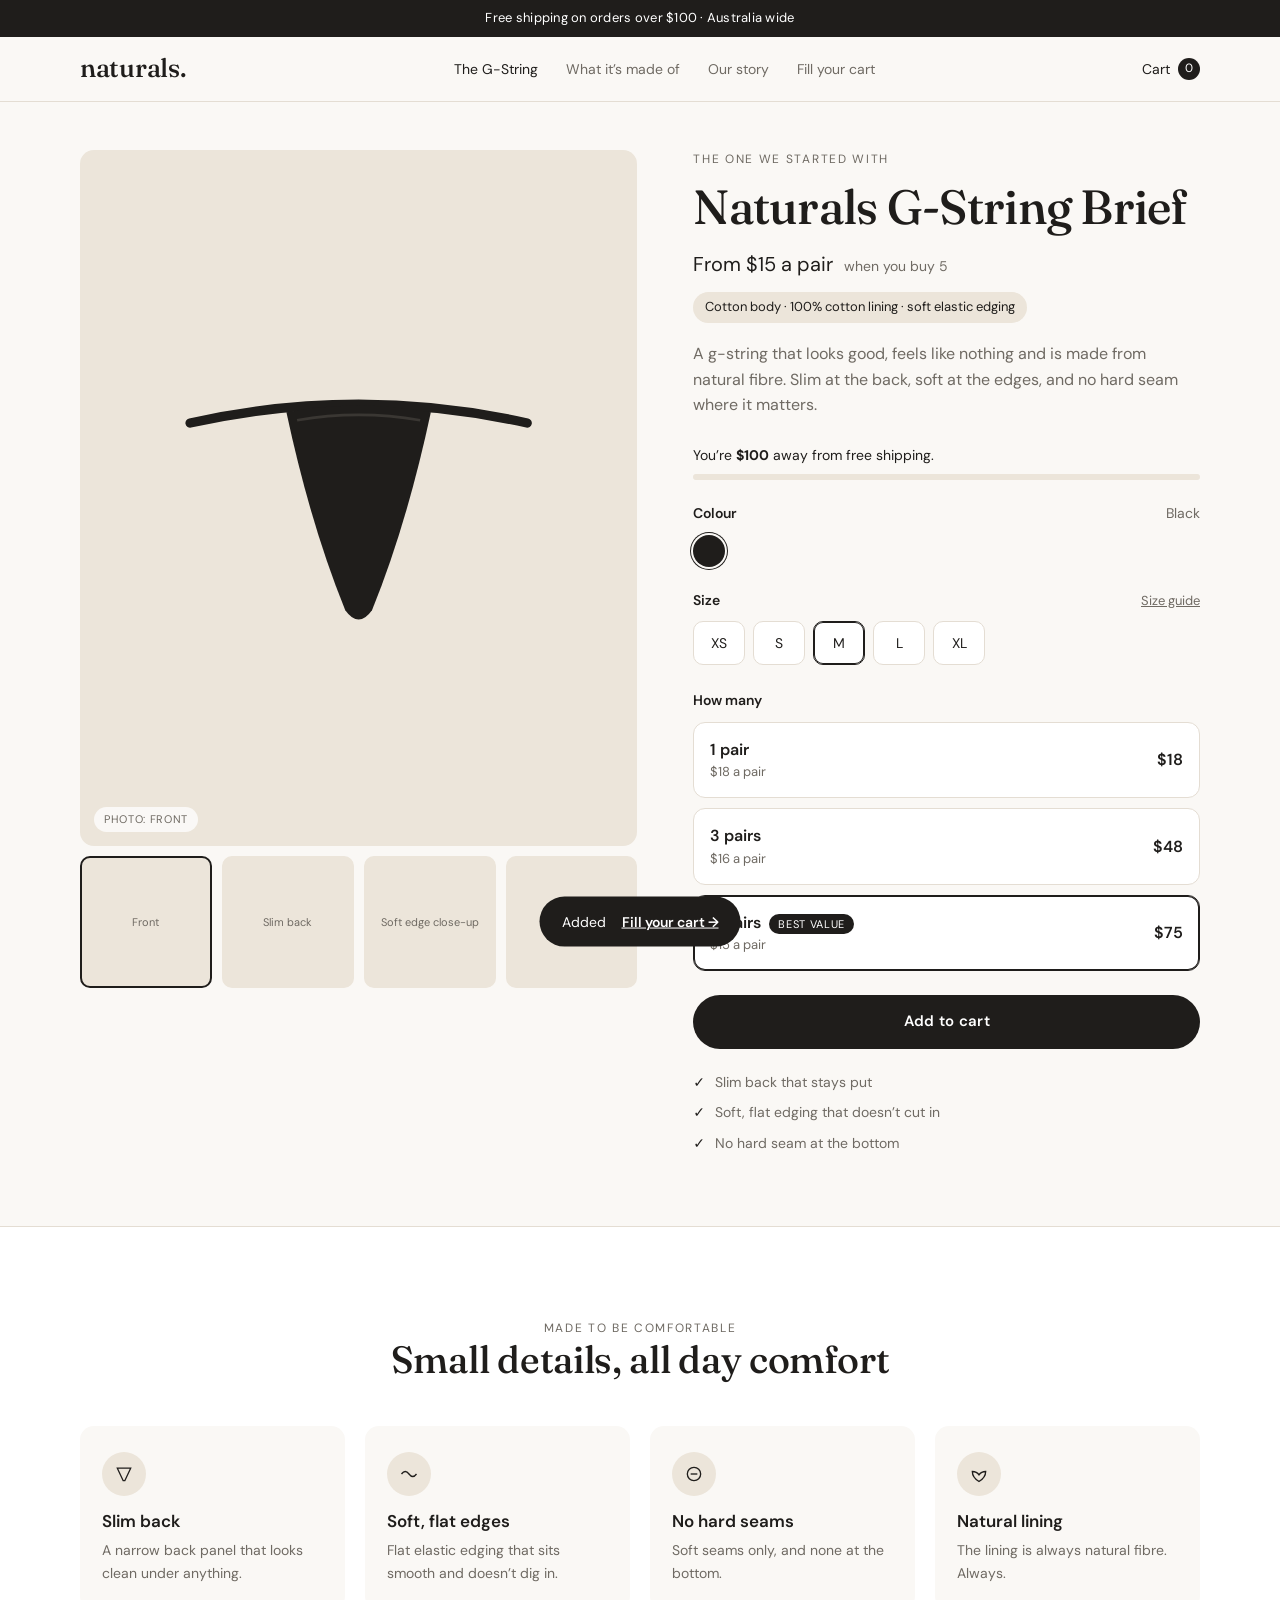
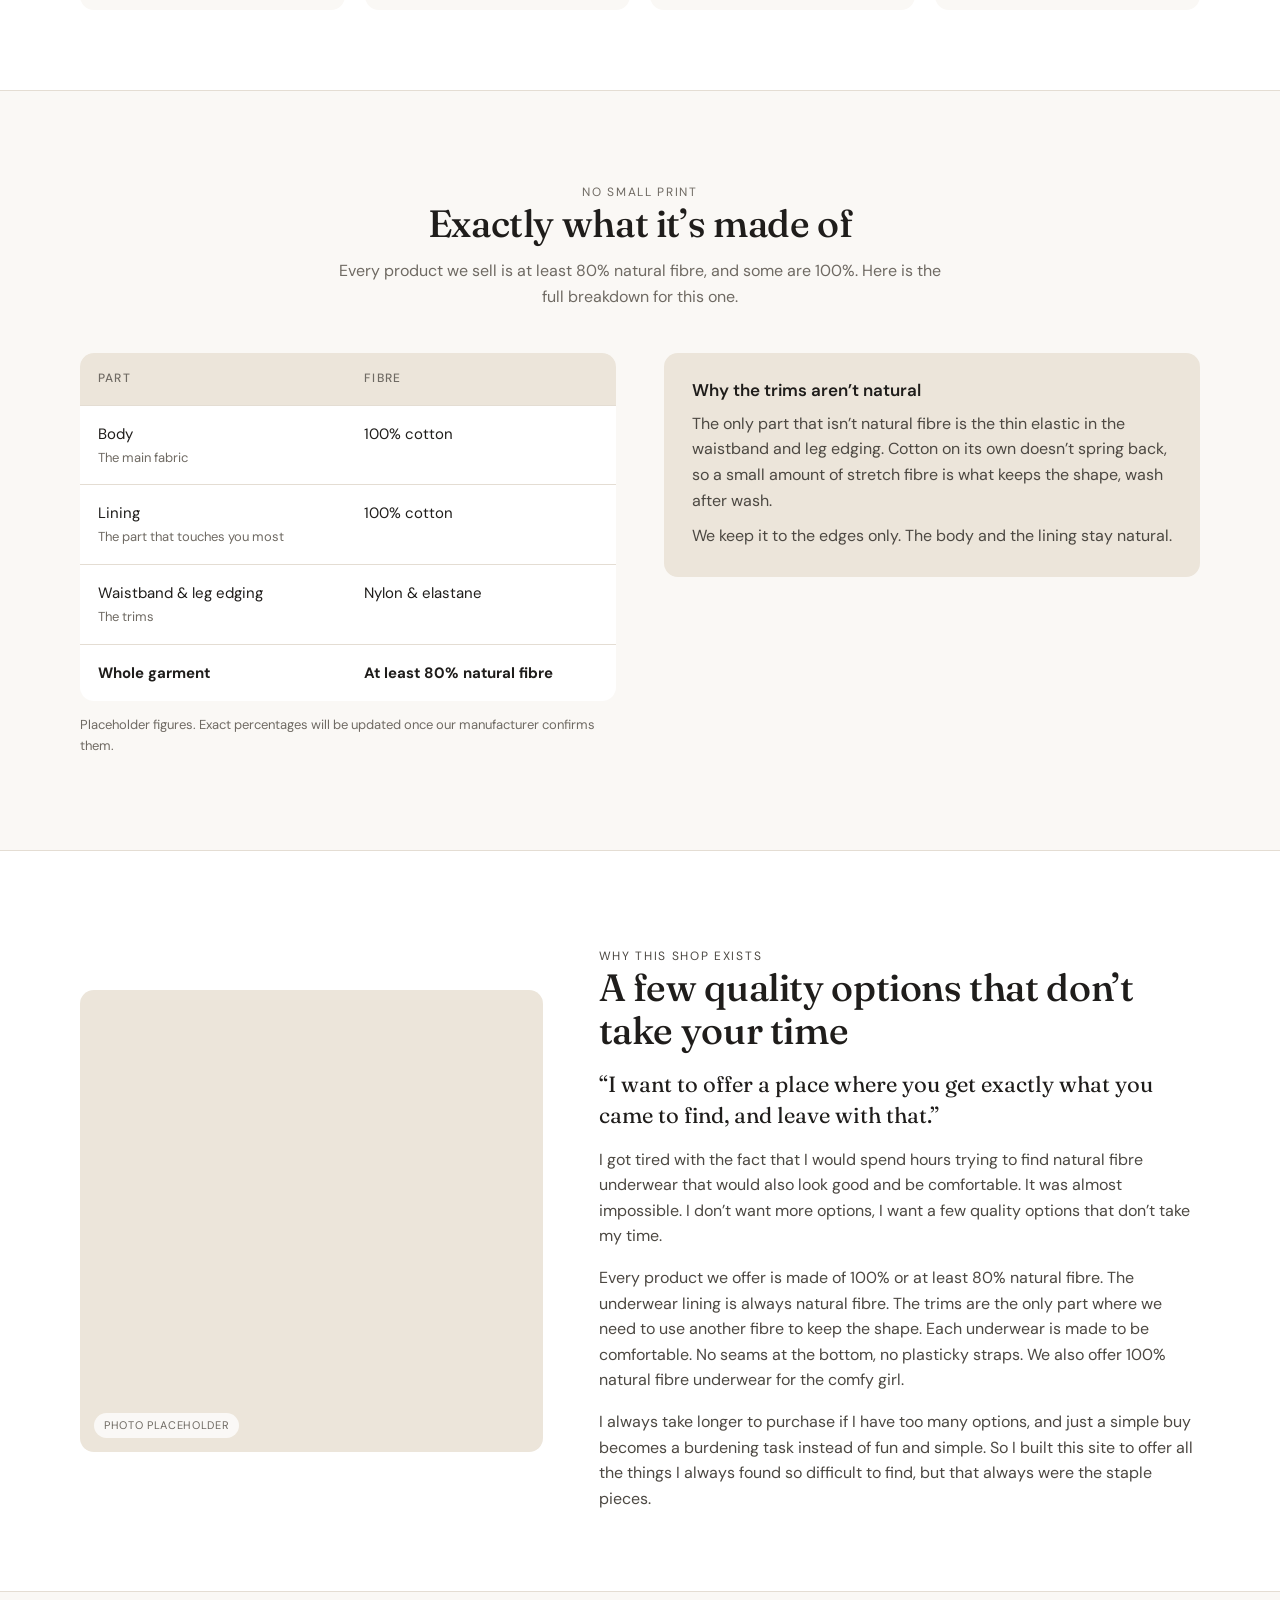
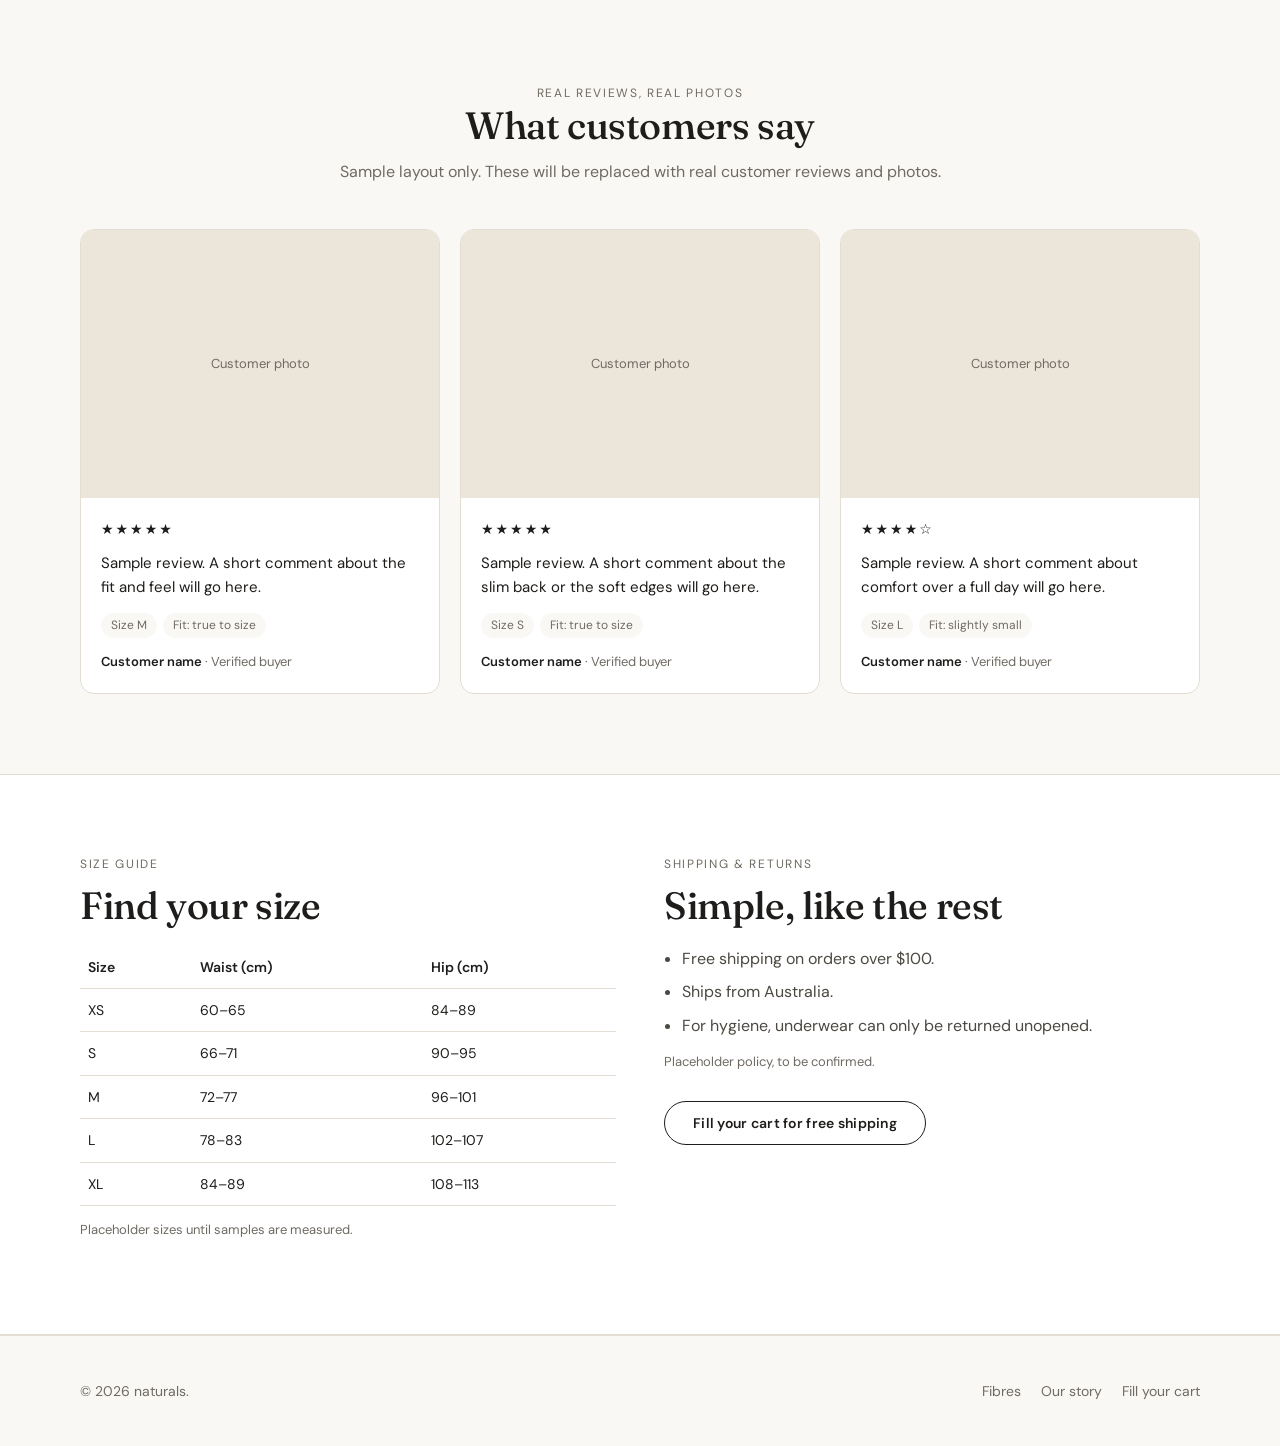
==== index.html @ 48fececc "Add main page and fill-your-cart page Co-Authored-By: Claude Opus 5.5 <noreply@anthropic.com> Claude" ====
<!doctype html>
<html lang="en-AU">
<head>
  <meta charset="utf-8">
  <meta name="viewport" content="width=device-width, initial-scale=1">
  <title>Naturals G-String Brief, Black</title>
  <meta name="description" content="A natural-fibre g-string that looks good and feels good. Cotton body, natural lining, slim back, soft edges.">
  <link rel="preconnect" href="https://fonts.googleapis.com">
  <link rel="preconnect" href="https://fonts.gstatic.com" crossorigin>
  <link href="https://fonts.googleapis.com/css2?family=DM+Sans:wght@400;500;600&family=Fraunces:opsz,wght@9..144,400;9..144,500&display=swap" rel="stylesheet">
  <link rel="stylesheet" href="css/style.css">
</head>
<body>

  <div class="announce">Free shipping on orders over <span data-free-min>$100</span> · Australia wide</div>

  <header class="site-header">
    <div class="wrap">
      <a class="logo" href="index.html">naturals.</a>
      <nav class="nav" aria-label="Main">
        <a href="index.html" aria-current="page">The G-String</a>
        <a href="#fibres">What it’s made of</a>
        <a href="#story">Our story</a>
        <a href="fill-your-cart.html">Fill your cart</a>
      </nav>
      <a class="cart-link" href="fill-your-cart.html" aria-label="Cart">
        Cart <span class="cart-count" data-cart-count>0</span>
      </a>
    </div>
  </header>

  <main>
    <!-- ================= PRODUCT ================= -->
    <div class="wrap">
      <div class="product">
        <div class="gallery">
          <div class="gallery-main">
            <!-- Placeholder drawing. Replace with a real photo: <img src="images/front.jpg" alt="..."> -->
            <svg viewBox="0 0 300 260" aria-hidden="true">
              <path d="M24 74 Q150 46 276 74" fill="none" stroke="#1f1d1b" stroke-width="7" stroke-linecap="round"/>
              <path d="M96 66 Q150 56 204 66 Q186 150 160 214 Q150 228 140 214 Q114 150 96 66Z" fill="#1f1d1b"/>
              <path d="M104 72 Q150 64 196 72" fill="none" stroke="#3a3733" stroke-width="2"/>
            </svg>
            <span class="placeholder-tag" data-gallery-label>Photo: Front</span>
          </div>
          <div class="thumbs" role="group" aria-label="Photos">
            <button class="thumb" type="button" aria-pressed="true">Front</button>
            <button class="thumb" type="button" aria-pressed="false">Slim back</button>
            <button class="thumb" type="button" aria-pressed="false">Soft edge close-up</button>
            <button class="thumb" type="button" aria-pressed="false">On body</button>
          </div>
        </div>

        <div class="buy">
          <p class="eyebrow">The one we started with</p>
          <h1>Naturals G-String Brief</h1>
          <p class="price">From <span data-from-price>$15</span> a pair <small>when you buy 5</small></p>
          <span class="fibre-line">Cotton body · 100% cotton lining · soft elastic edging</span>
          <p class="lede">A g-string that looks good, feels like nothing and is made from natural fibre. Slim at the back, soft at the edges, and no hard seam where it matters.</p>

          <div class="ship-progress">
            <span data-ship-text>You’re <b>$100</b> away from free shipping.</span>
            <div class="bar"><i data-ship-bar></i></div>
          </div>

          <form id="product-form">
            <p class="option-label">Colour <span style="font-weight:400;color:var(--muted)">Black</span></p>
            <div class="choices" style="margin-bottom:22px">
              <span title="Black" style="width:32px;height:32px;border-radius:50%;background:#1f1d1b;box-shadow:0 0 0 2px var(--bg),0 0 0 3px var(--ink)"></span>
            </div>

            <p class="option-label">Size <a href="#sizes">Size guide</a></p>
            <div class="choices">
              <label class="choice"><input type="radio" name="size" value="XS"><span>XS</span></label>
              <label class="choice"><input type="radio" name="size" value="S"><span>S</span></label>
              <label class="choice"><input type="radio" name="size" value="M" checked><span>M</span></label>
              <label class="choice"><input type="radio" name="size" value="L"><span>L</span></label>
              <label class="choice"><input type="radio" name="size" value="XL"><span>XL</span></label>
            </div>

            <p class="option-label">How many</p>
            <div class="packs">
              <label class="pack">
                <input type="radio" name="pack" value="1">
                <span><span><b>1 pair</b><span class="each" data-pack-each="1"></span></span><span class="amt" data-pack-price="1"></span></span>
              </label>
              <label class="pack">
                <input type="radio" name="pack" value="3">
                <span><span><b>3 pairs</b><span class="each" data-pack-each="3"></span></span><span class="amt" data-pack-price="3"></span></span>
              </label>
              <label class="pack">
                <input type="radio" name="pack" value="5" checked>
                <span><span><b>5 pairs</b><span class="badge">Best value</span><span class="each" data-pack-each="5"></span></span><span class="amt" data-pack-price="5"></span></span>
              </label>
            </div>

            <button class="btn" type="submit">Add to cart</button>
          </form>

          <ul class="ticks">
            <li>Slim back that stays put</li>
            <li>Soft, flat edging that doesn’t cut in</li>
            <li>No hard seam at the bottom</li>
          </ul>
        </div>
      </div>
    </div>

    <!-- ================= FEATURES ================= -->
    <section class="block tint">
      <div class="wrap">
        <div class="section-head">
          <p class="eyebrow">Made to be comfortable</p>
          <h2>Small details, all day comfort</h2>
        </div>
        <div class="features">
          <div class="feature">
            <div class="icon"><svg width="20" height="20" viewBox="0 0 24 24" fill="none" stroke="#1f1d1b" stroke-width="1.6"><path d="M4 5h16L13 20h-2z"/></svg></div>
            <h3>Slim back</h3>
            <p>A narrow back panel that looks clean under anything.</p>
          </div>
          <div class="feature">
            <div class="icon"><svg width="20" height="20" viewBox="0 0 24 24" fill="none" stroke="#1f1d1b" stroke-width="1.6"><path d="M3 12c3-4 6-4 9 0s6 4 9 0"/></svg></div>
            <h3>Soft, flat edges</h3>
            <p>Flat elastic edging that sits smooth and doesn’t dig in.</p>
          </div>
          <div class="feature">
            <div class="icon"><svg width="20" height="20" viewBox="0 0 24 24" fill="none" stroke="#1f1d1b" stroke-width="1.6"><circle cx="12" cy="12" r="8"/><path d="M8 12h8"/></svg></div>
            <h3>No hard seams</h3>
            <p>Soft seams only, and none at the bottom.</p>
          </div>
          <div class="feature">
            <div class="icon"><svg width="20" height="20" viewBox="0 0 24 24" fill="none" stroke="#1f1d1b" stroke-width="1.6"><path d="M12 21c-5-3-8-7-8-12 4 0 6 1 8 4 2-3 4-4 8-4 0 5-3 9-8 12z"/></svg></div>
            <h3>Natural lining</h3>
            <p>The lining is always natural fibre. Always.</p>
          </div>
        </div>
      </div>
    </section>

    <!-- ================= FIBRES ================= -->
    <section class="block" id="fibres">
      <div class="wrap">
        <div class="section-head">
          <p class="eyebrow">No small print</p>
          <h2>Exactly what it’s made of</h2>
          <p>Every product we sell is at least 80% natural fibre, and some are 100%. Here is the full breakdown for this one.</p>
        </div>
        <div class="fibres">
          <div>
            <table class="fibre-table">
              <thead><tr><th>Part</th><th>Fibre</th></tr></thead>
              <tbody>
                <tr><td>Body<small>The main fabric</small></td><td>100% cotton</td></tr>
                <tr><td>Lining<small>The part that touches you most</small></td><td>100% cotton</td></tr>
                <tr><td>Waistband &amp; leg edging<small>The trims</small></td><td>Nylon &amp; elastane</td></tr>
                <tr><td><b>Whole garment</b></td><td><b>At least 80% natural fibre</b></td></tr>
              </tbody>
            </table>
            <p class="note">Placeholder figures. Exact percentages will be updated once our manufacturer confirms them.</p>
          </div>
          <div class="why">
            <h3>Why the trims aren’t natural</h3>
            <p>The only part that isn’t natural fibre is the thin elastic in the waistband and leg edging. Cotton on its own doesn’t spring back, so a small amount of stretch fibre is what keeps the shape, wash after wash.</p>
            <p>We keep it to the edges only. The body and the lining stay natural.</p>
          </div>
        </div>
      </div>
    </section>

    <!-- ================= STORY ================= -->
    <section class="block tint" id="story">
      <div class="wrap story">
        <div class="story-img">
          <span class="placeholder-tag">Photo placeholder</span>
        </div>
        <div class="story-text">
          <p class="eyebrow">Why this shop exists</p>
          <h2>A few quality options that don’t take your time</h2>
          <p class="pull">“I want to offer a place where you get exactly what you came to find, and leave with that.”</p>
          <p>I got tired with the fact that I would spend hours trying to find natural fibre underwear that would also look good and be comfortable. It was almost impossible. I don’t want more options, I want a few quality options that don’t take my time.</p>
          <p>Every product we offer is made of 100% or at least 80% natural fibre. The underwear lining is always natural fibre. The trims are the only part where we need to use another fibre to keep the shape. Each underwear is made to be comfortable. No seams at the bottom, no plasticky straps. We also offer 100% natural fibre underwear for the comfy girl.</p>
          <p>I always take longer to purchase if I have too many options, and just a simple buy becomes a burdening task instead of fun and simple. So I built this site to offer all the things I always found so difficult to find, but that always were the staple pieces.</p>
        </div>
      </div>
    </section>

    <!-- ================= REVIEWS ================= -->
    <section class="block" id="reviews">
      <div class="wrap">
        <div class="section-head">
          <p class="eyebrow">Real reviews, real photos</p>
          <h2>What customers say</h2>
          <p>Sample layout only. These will be replaced with real customer reviews and photos.</p>
        </div>
        <div class="reviews">
          <article class="review">
            <div class="photo">Customer photo</div>
            <div class="body">
              <div class="stars" aria-label="5 out of 5">★★★★★</div>
              <p>Sample review. A short comment about the fit and feel will go here.</p>
              <div class="meta"><span>Size M</span><span>Fit: true to size</span></div>
              <div class="who">Customer name <em>· Verified buyer</em></div>
            </div>
          </article>
          <article class="review">
            <div class="photo">Customer photo</div>
            <div class="body">
              <div class="stars" aria-label="5 out of 5">★★★★★</div>
              <p>Sample review. A short comment about the slim back or the soft edges will go here.</p>
              <div class="meta"><span>Size S</span><span>Fit: true to size</span></div>
              <div class="who">Customer name <em>· Verified buyer</em></div>
            </div>
          </article>
          <article class="review">
            <div class="photo">Customer photo</div>
            <div class="body">
              <div class="stars" aria-label="4 out of 5">★★★★☆</div>
              <p>Sample review. A short comment about comfort over a full day will go here.</p>
              <div class="meta"><span>Size L</span><span>Fit: slightly small</span></div>
              <div class="who">Customer name <em>· Verified buyer</em></div>
            </div>
          </article>
        </div>
      </div>
    </section>

    <!-- ================= SIZE + SHIPPING ================= -->
    <section class="block tint" id="sizes">
      <div class="wrap two-col">
        <div>
          <p class="eyebrow">Size guide</p>
          <h2>Find your size</h2>
          <table class="size-table">
            <thead><tr><th>Size</th><th>Waist (cm)</th><th>Hip (cm)</th></tr></thead>
            <tbody>
              <tr><td>XS</td><td>60–65</td><td>84–89</td></tr>
              <tr><td>S</td><td>66–71</td><td>90–95</td></tr>
              <tr><td>M</td><td>72–77</td><td>96–101</td></tr>
              <tr><td>L</td><td>78–83</td><td>102–107</td></tr>
              <tr><td>XL</td><td>84–89</td><td>108–113</td></tr>
            </tbody>
          </table>
          <p class="note">Placeholder sizes until samples are measured.</p>
        </div>
        <div>
          <p class="eyebrow">Shipping &amp; returns</p>
          <h2>Simple, like the rest</h2>
          <ul class="plain-list">
            <li>Free shipping on orders over <span data-free-min>$100</span>.</li>
            <li>Ships from Australia.</li>
            <li>For hygiene, underwear can only be returned unopened.</li>
          </ul>
          <p class="note">Placeholder policy, to be confirmed.</p>
          <p style="margin-top:28px"><a class="btn secondary small" href="fill-your-cart.html">Fill your cart for free shipping</a></p>
        </div>
      </div>
    </section>
  </main>

  <footer>
    <div class="wrap">
      <span>© 2026 naturals.</span>
      <span><a href="#fibres">Fibres</a><a href="#story">Our story</a><a href="fill-your-cart.html">Fill your cart</a></span>
    </div>
  </footer>

  <div class="toast" role="status" aria-live="polite">
    <span data-toast-text>Added</span>
    <a href="fill-your-cart.html">Fill your cart →</a>
  </div>

  <script src="js/cart.js"></script>
</body>
</html>
---- css/style.css ----
/* ------------------------------------------------------------------
   Colours and fonts. Change these few lines to restyle the whole site.
------------------------------------------------------------------ */
:root {
  --bg: #faf8f5;          /* warm off-white page background */
  --surface: #ffffff;
  --sand: #ece5da;        /* soft beige for panels */
  --sand-dark: #d9cfc0;
  --ink: #1f1d1b;         /* near-black text */
  --muted: #6f6a63;       /* grey text */
  --line: #e4ddd3;        /* thin borders */
  --accent: #1f1d1b;      /* buttons */
  --radius: 14px;
  --font: "DM Sans", system-ui, -apple-system, "Segoe UI", sans-serif;
  --serif: "Fraunces", Georgia, serif;
}

* { box-sizing: border-box; }
html { scroll-behavior: smooth; }
body {
  margin: 0;
  background: var(--bg);
  color: var(--ink);
  font-family: var(--font);
  font-size: 16px;
  line-height: 1.6;
  -webkit-font-smoothing: antialiased;
}
img, svg { display: block; max-width: 100%; }
a { color: inherit; }
.wrap { max-width: 1160px; margin: 0 auto; padding: 0 20px; }

/* ---------- Announcement bar + header ---------- */
.announce {
  background: var(--ink);
  color: #fff;
  text-align: center;
  font-size: 13px;
  letter-spacing: .02em;
  padding: 8px 16px;
}
.site-header {
  position: sticky; top: 0; z-index: 10;
  background: rgba(250, 248, 245, .92);
  backdrop-filter: blur(8px);
  border-bottom: 1px solid var(--line);
}
.site-header .wrap {
  display: flex; align-items: center; justify-content: space-between;
  height: 64px; gap: 16px;
}
.logo {
  font-family: var(--serif);
  font-size: 26px; font-weight: 500;
  text-decoration: none; letter-spacing: -.01em;
}
.nav { display: flex; gap: 28px; font-size: 14px; }
.nav a { text-decoration: none; color: var(--muted); }
.nav a:hover, .nav a[aria-current="page"] { color: var(--ink); }
.cart-link {
  display: inline-flex; align-items: center; gap: 8px;
  text-decoration: none; font-size: 14px;
}
.cart-count {
  min-width: 22px; height: 22px; padding: 0 6px;
  border-radius: 11px; background: var(--ink); color: #fff;
  font-size: 12px; display: inline-flex; align-items: center; justify-content: center;
}
@media (max-width: 720px) { .nav { display: none; } }

/* ---------- Product hero ---------- */
.product {
  display: grid; grid-template-columns: 1.1fr 1fr; gap: 56px;
  padding: 48px 0 72px;
}
@media (max-width: 880px) { .product { grid-template-columns: 1fr; gap: 28px; padding-top: 24px; } }

.gallery-main {
  background: var(--sand);
  border-radius: var(--radius);
  aspect-ratio: 4 / 5;
  display: flex; align-items: center; justify-content: center;
  position: relative; overflow: hidden;
}
.gallery-main svg { width: 72%; }
.placeholder-tag {
  position: absolute; left: 14px; bottom: 14px;
  font-size: 11px; letter-spacing: .06em; text-transform: uppercase;
  background: rgba(255,255,255,.75); padding: 4px 10px; border-radius: 20px; color: var(--muted);
}
.thumbs { display: grid; grid-template-columns: repeat(4, 1fr); gap: 10px; margin-top: 10px; }
.thumb {
  background: var(--sand); border: 2px solid transparent; border-radius: 10px;
  aspect-ratio: 1; display: flex; align-items: center; justify-content: center;
  font-size: 11px; color: var(--muted); cursor: pointer; padding: 6px; text-align: center;
  font-family: inherit;
}
.thumb[aria-pressed="true"] { border-color: var(--ink); }

.eyebrow {
  font-size: 12px; letter-spacing: .14em; text-transform: uppercase; color: var(--muted);
  margin: 0 0 10px;
}
h1, h2, h3 { font-weight: 500; line-height: 1.15; margin: 0; }
h1 { font-family: var(--serif); font-size: clamp(34px, 4.6vw, 48px); letter-spacing: -.015em; }
h2 { font-family: var(--serif); font-size: clamp(28px, 3.4vw, 38px); letter-spacing: -.01em; }
h3 { font-size: 17px; font-weight: 600; }

.price { font-size: 20px; margin: 14px 0 6px; }
.price small { color: var(--muted); font-size: 14px; margin-left: 6px; }
.fibre-line {
  display: inline-block; font-size: 13px; background: var(--sand);
  border-radius: 20px; padding: 5px 12px; margin: 6px 0 18px;
}
.lede { color: var(--muted); margin: 0 0 26px; max-width: 46ch; }

.option-label {
  display: flex; justify-content: space-between; align-items: baseline;
  font-size: 14px; font-weight: 600; margin: 0 0 10px;
}
.option-label a { font-weight: 400; color: var(--muted); font-size: 13px; }
.choices { display: flex; flex-wrap: wrap; gap: 8px; margin-bottom: 24px; }
.choice input { position: absolute; opacity: 0; pointer-events: none; }
.choice span {
  display: inline-flex; align-items: center; justify-content: center;
  min-width: 52px; height: 44px; padding: 0 16px;
  border: 1px solid var(--line); border-radius: 10px; background: var(--surface);
  font-size: 14px; cursor: pointer; transition: border-color .15s;
}
.choice input:checked + span { border-color: var(--ink); box-shadow: inset 0 0 0 1px var(--ink); }
.choice input:focus-visible + span { outline: 2px solid var(--ink); outline-offset: 2px; }

.packs { display: grid; gap: 10px; margin-bottom: 24px; }
.pack input { position: absolute; opacity: 0; pointer-events: none; }
.pack > span {
  display: flex; justify-content: space-between; align-items: center; gap: 12px;
  border: 1px solid var(--line); border-radius: 12px; background: var(--surface);
  padding: 14px 16px; cursor: pointer;
}
.pack input:checked + span { border-color: var(--ink); box-shadow: inset 0 0 0 1px var(--ink); }
.pack input:focus-visible + span { outline: 2px solid var(--ink); outline-offset: 2px; }
.pack b { font-weight: 600; }
.pack .each { color: var(--muted); font-size: 13px; display: block; }
.pack .badge {
  font-size: 11px; letter-spacing: .06em; text-transform: uppercase;
  background: var(--ink); color: #fff; border-radius: 20px; padding: 3px 9px; margin-left: 8px;
}
.pack .amt { font-weight: 600; white-space: nowrap; }

.btn {
  display: inline-flex; align-items: center; justify-content: center;
  height: 54px; padding: 0 28px; width: 100%;
  border: 0; border-radius: 40px; background: var(--accent); color: #fff;
  font: 600 15px/1 var(--font); letter-spacing: .02em; cursor: pointer;
  text-decoration: none; transition: opacity .15s;
}
.btn:hover { opacity: .88; }
.btn.secondary { background: transparent; color: var(--ink); border: 1px solid var(--ink); }
.btn.small { height: 44px; font-size: 14px; width: auto; }
.btn[disabled] { background: var(--sand-dark); color: var(--muted); cursor: default; opacity: 1; }

.ticks { list-style: none; padding: 0; margin: 22px 0 0; display: grid; gap: 8px; font-size: 14px; color: var(--muted); }
.ticks li::before { content: "✓"; color: var(--ink); margin-right: 10px; }

/* Free-shipping progress */
.ship-progress { margin: 0 0 22px; font-size: 14px; }
.ship-progress .bar { height: 6px; background: var(--sand); border-radius: 6px; overflow: hidden; margin-top: 8px; }
.ship-progress .bar i { display: block; height: 100%; width: 0; background: var(--ink); border-radius: 6px; transition: width .4s ease; }

/* ---------- Sections ---------- */
section.block { padding: 80px 0; }
section.block.tint { background: var(--surface); border-top: 1px solid var(--line); border-bottom: 1px solid var(--line); }
.section-head { text-align: center; max-width: 620px; margin: 0 auto 44px; }
.section-head p { color: var(--muted); margin: 12px 0 0; }

.features { display: grid; grid-template-columns: repeat(4, 1fr); gap: 20px; }
@media (max-width: 880px) { .features { grid-template-columns: repeat(2, 1fr); } }
@media (max-width: 480px) { .features { grid-template-columns: 1fr; } }
.feature { background: var(--bg); border-radius: var(--radius); padding: 26px 22px; }
.feature .icon {
  width: 44px; height: 44px; border-radius: 50%; background: var(--sand);
  display: flex; align-items: center; justify-content: center; margin-bottom: 16px;
}
.feature p { color: var(--muted); font-size: 14px; margin: 8px 0 0; }

/* Fibre table */
.fibres { display: grid; grid-template-columns: 1fr 1fr; gap: 48px; align-items: start; }
@media (max-width: 880px) { .fibres { grid-template-columns: 1fr; } }
.fibre-table { width: 100%; border-collapse: collapse; background: var(--surface); border-radius: var(--radius); overflow: hidden; font-size: 15px; }
.fibre-table th, .fibre-table td { text-align: left; padding: 16px 18px; border-bottom: 1px solid var(--line); vertical-align: top; }
.fibre-table tr:last-child td { border-bottom: 0; }
.fibre-table th { font-size: 12px; letter-spacing: .1em; text-transform: uppercase; color: var(--muted); font-weight: 500; background: var(--sand); }
.fibre-table td small { display: block; color: var(--muted); font-size: 13px; margin-top: 2px; }
.note { font-size: 13px; color: var(--muted); margin-top: 14px; }
.why { background: var(--sand); border-radius: var(--radius); padding: 28px; }
.why p { margin: 10px 0 0; color: #4c4842; }

/* Story */
.story { display: grid; grid-template-columns: 1fr 1.3fr; gap: 56px; align-items: center; }
@media (max-width: 880px) { .story { grid-template-columns: 1fr; gap: 28px; } }
.story-img { background: var(--sand); border-radius: var(--radius); aspect-ratio: 1; position: relative; display: flex; align-items: center; justify-content: center; }
.story-text p { color: #4c4842; margin: 16px 0 0; }
.story-text p.pull { font-family: var(--serif); font-size: 22px; line-height: 1.4; color: var(--ink); }

/* Reviews */
.reviews { display: grid; grid-template-columns: repeat(3, 1fr); gap: 20px; }
@media (max-width: 880px) { .reviews { grid-template-columns: 1fr; } }
.review { background: var(--surface); border: 1px solid var(--line); border-radius: var(--radius); overflow: hidden; }
.review .photo { background: var(--sand); aspect-ratio: 4 / 3; display: flex; align-items: center; justify-content: center; color: var(--muted); font-size: 13px; position: relative; }
.review .body { padding: 20px; }
.stars { letter-spacing: 2px; font-size: 14px; }
.review p { margin: 10px 0 14px; font-size: 15px; }
.review .meta { display: flex; flex-wrap: wrap; gap: 6px; font-size: 12px; }
.review .meta span { background: var(--bg); border-radius: 20px; padding: 3px 10px; color: var(--muted); }
.review .who { font-size: 13px; font-weight: 600; margin-top: 14px; }
.review .who em { font-style: normal; font-weight: 400; color: var(--muted); }

/* Size guide + shipping */
.two-col { display: grid; grid-template-columns: 1fr 1fr; gap: 48px; }
@media (max-width: 880px) { .two-col { grid-template-columns: 1fr; } }
.size-table { width: 100%; border-collapse: collapse; font-size: 14px; margin-top: 18px; }
.size-table th, .size-table td { padding: 10px 8px; border-bottom: 1px solid var(--line); text-align: left; }
.size-table th { font-weight: 600; }
.plain-list { padding-left: 18px; color: #4c4842; margin: 18px 0 0; }
.plain-list li { margin-bottom: 8px; }

/* Fill-your-cart page */
.page-hero { text-align: center; padding: 64px 0 32px; }
.page-hero p { color: var(--muted); max-width: 520px; margin: 14px auto 0; }
.ship-card { max-width: 560px; margin: 0 auto 56px; background: var(--surface); border: 1px solid var(--line); border-radius: var(--radius); padding: 22px 24px; }
.ship-card .ship-progress { margin: 0; }
.grid { display: grid; grid-template-columns: repeat(3, 1fr); gap: 22px; }
@media (max-width: 880px) { .grid { grid-template-columns: repeat(2, 1fr); } }
@media (max-width: 520px) { .grid { grid-template-columns: 1fr; } }
.card { background: var(--surface); border: 1px solid var(--line); border-radius: var(--radius); overflow: hidden; display: flex; flex-direction: column; }
.card .img { background: var(--sand); aspect-ratio: 1; display: flex; align-items: center; justify-content: center; position: relative; }
.card .img svg { width: 58%; }
.card .info { padding: 20px; display: flex; flex-direction: column; gap: 6px; flex: 1; }
.card .info p { margin: 0; color: var(--muted); font-size: 14px; }
.card .fibre-line { align-self: flex-start; margin: 6px 0 12px; }
.card .row { display: flex; justify-content: space-between; align-items: center; margin-top: auto; gap: 10px; }
.status {
  position: absolute; top: 14px; left: 14px;
  font-size: 11px; letter-spacing: .08em; text-transform: uppercase;
  background: var(--surface); border-radius: 20px; padding: 4px 10px;
}
.status.live { background: var(--ink); color: #fff; }
.quiet-link { text-align: center; padding: 56px 0 24px; color: var(--muted); font-size: 15px; }
.quiet-link a { color: var(--ink); }

/* Toast */
.toast {
  position: fixed; left: 50%; bottom: 24px; transform: translate(-50%, 140%);
  background: var(--ink); color: #fff; border-radius: 40px; padding: 14px 22px;
  font-size: 14px; display: flex; gap: 16px; align-items: center;
  transition: transform .3s ease; z-index: 50; max-width: calc(100% - 32px);
}
.toast.show { transform: translate(-50%, 0); }
.toast a { color: #fff; font-weight: 600; white-space: nowrap; }

/* Footer */
footer { border-top: 1px solid var(--line); padding: 44px 0; font-size: 14px; color: var(--muted); }
footer .wrap { display: flex; justify-content: space-between; flex-wrap: wrap; gap: 16px; }
footer a { text-decoration: none; margin-left: 20px; }
footer a:first-child { margin-left: 0; }
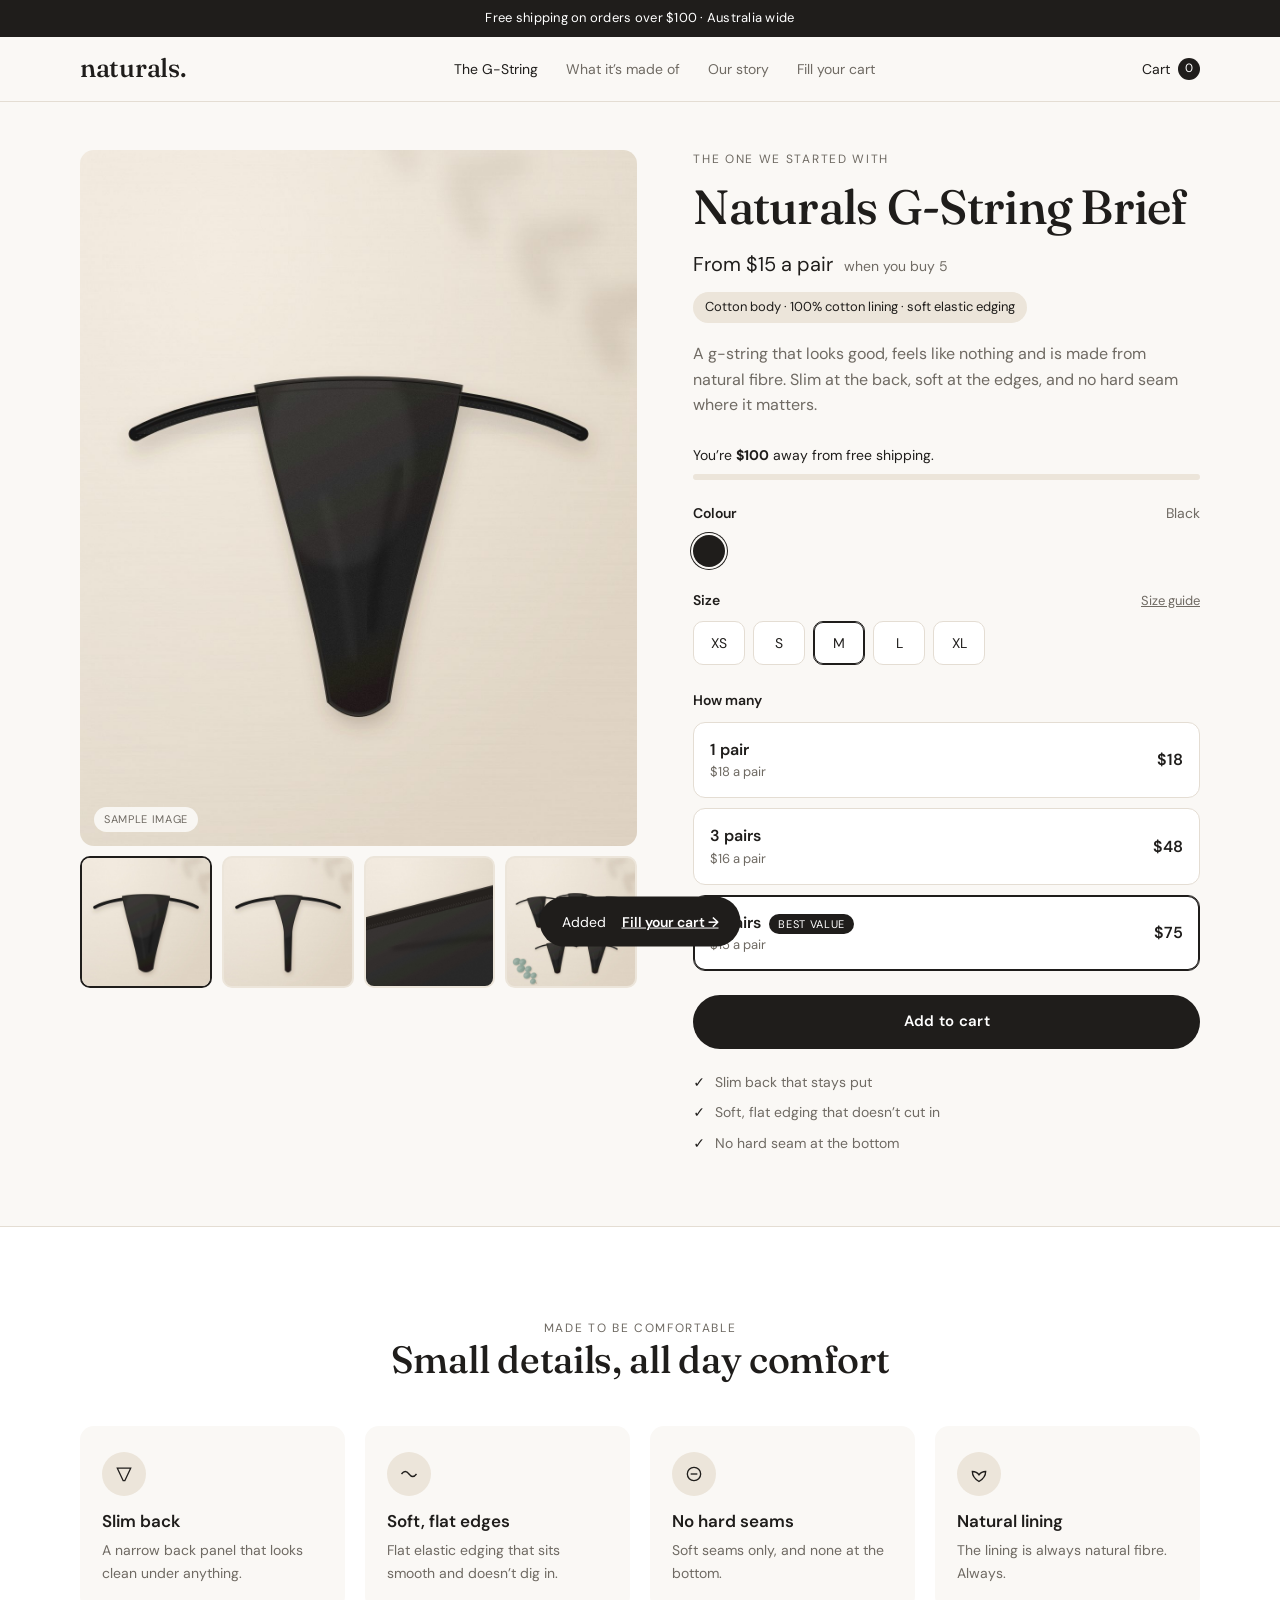
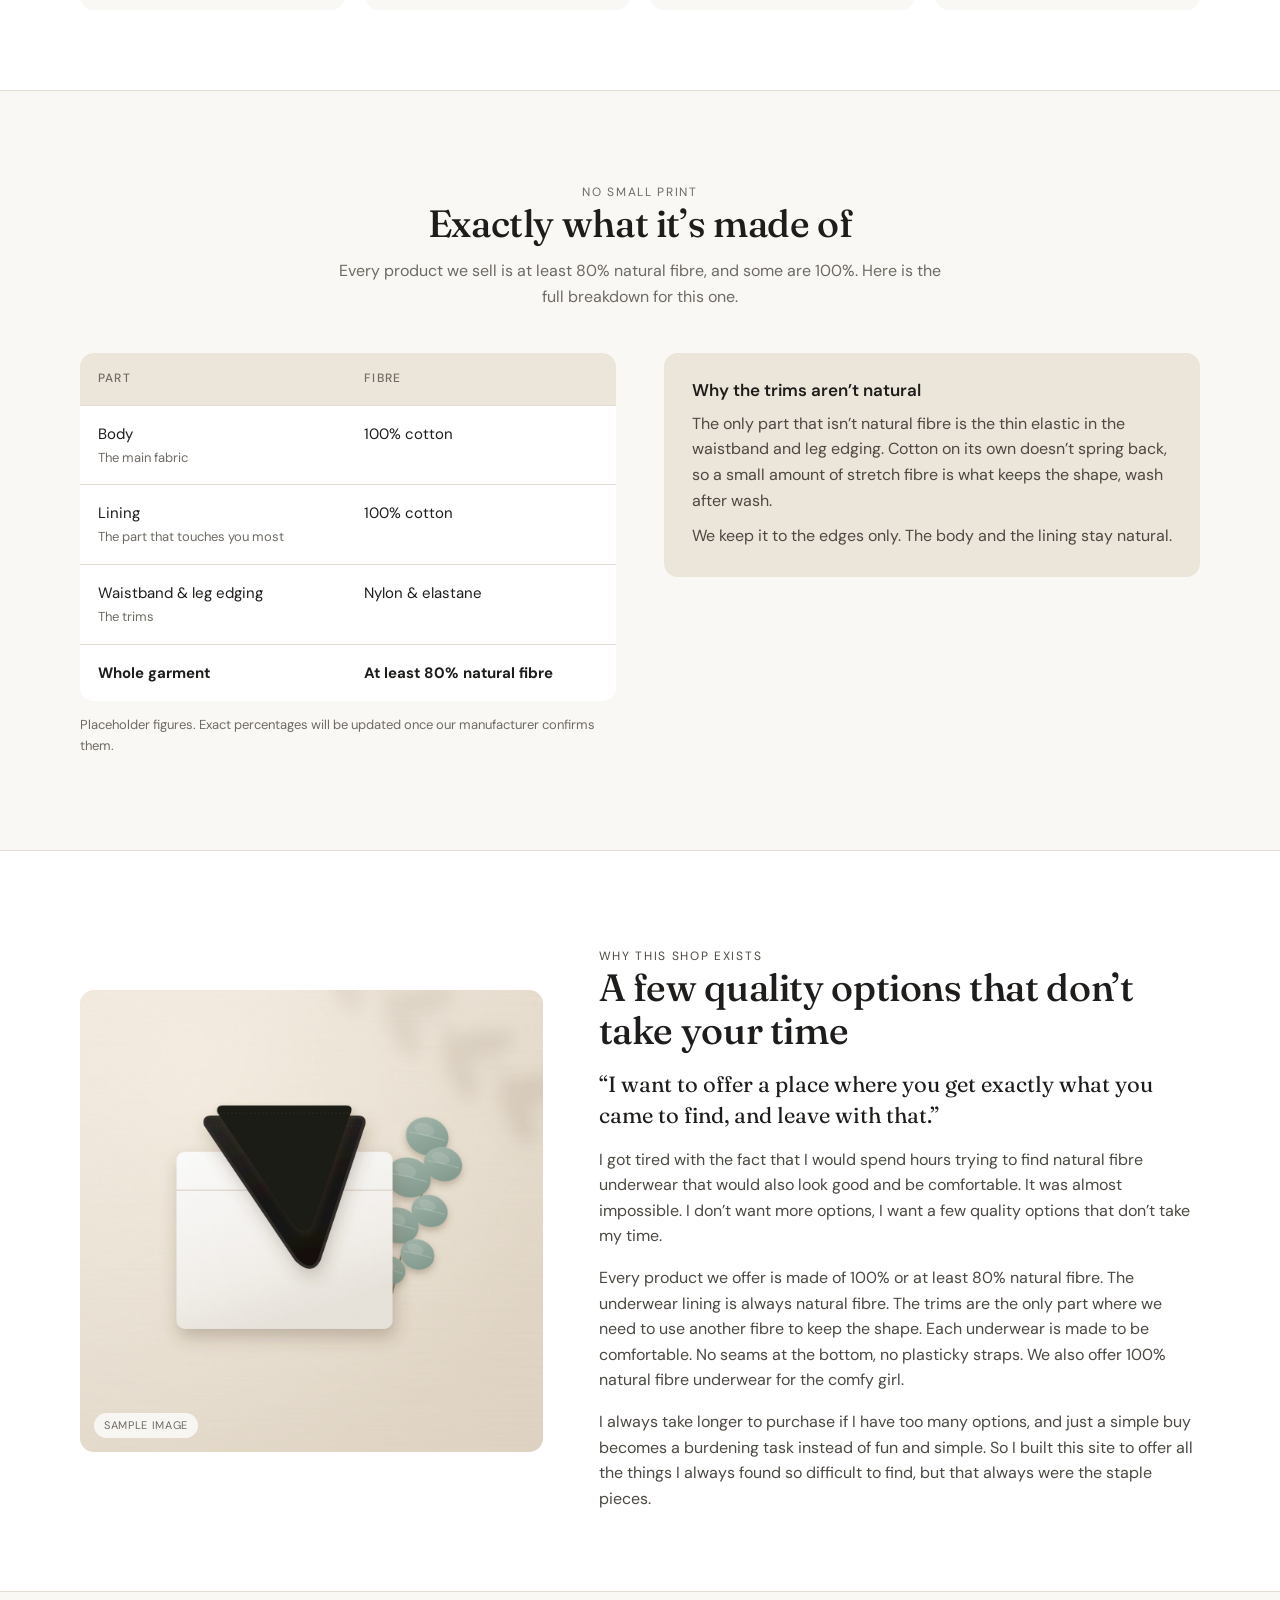
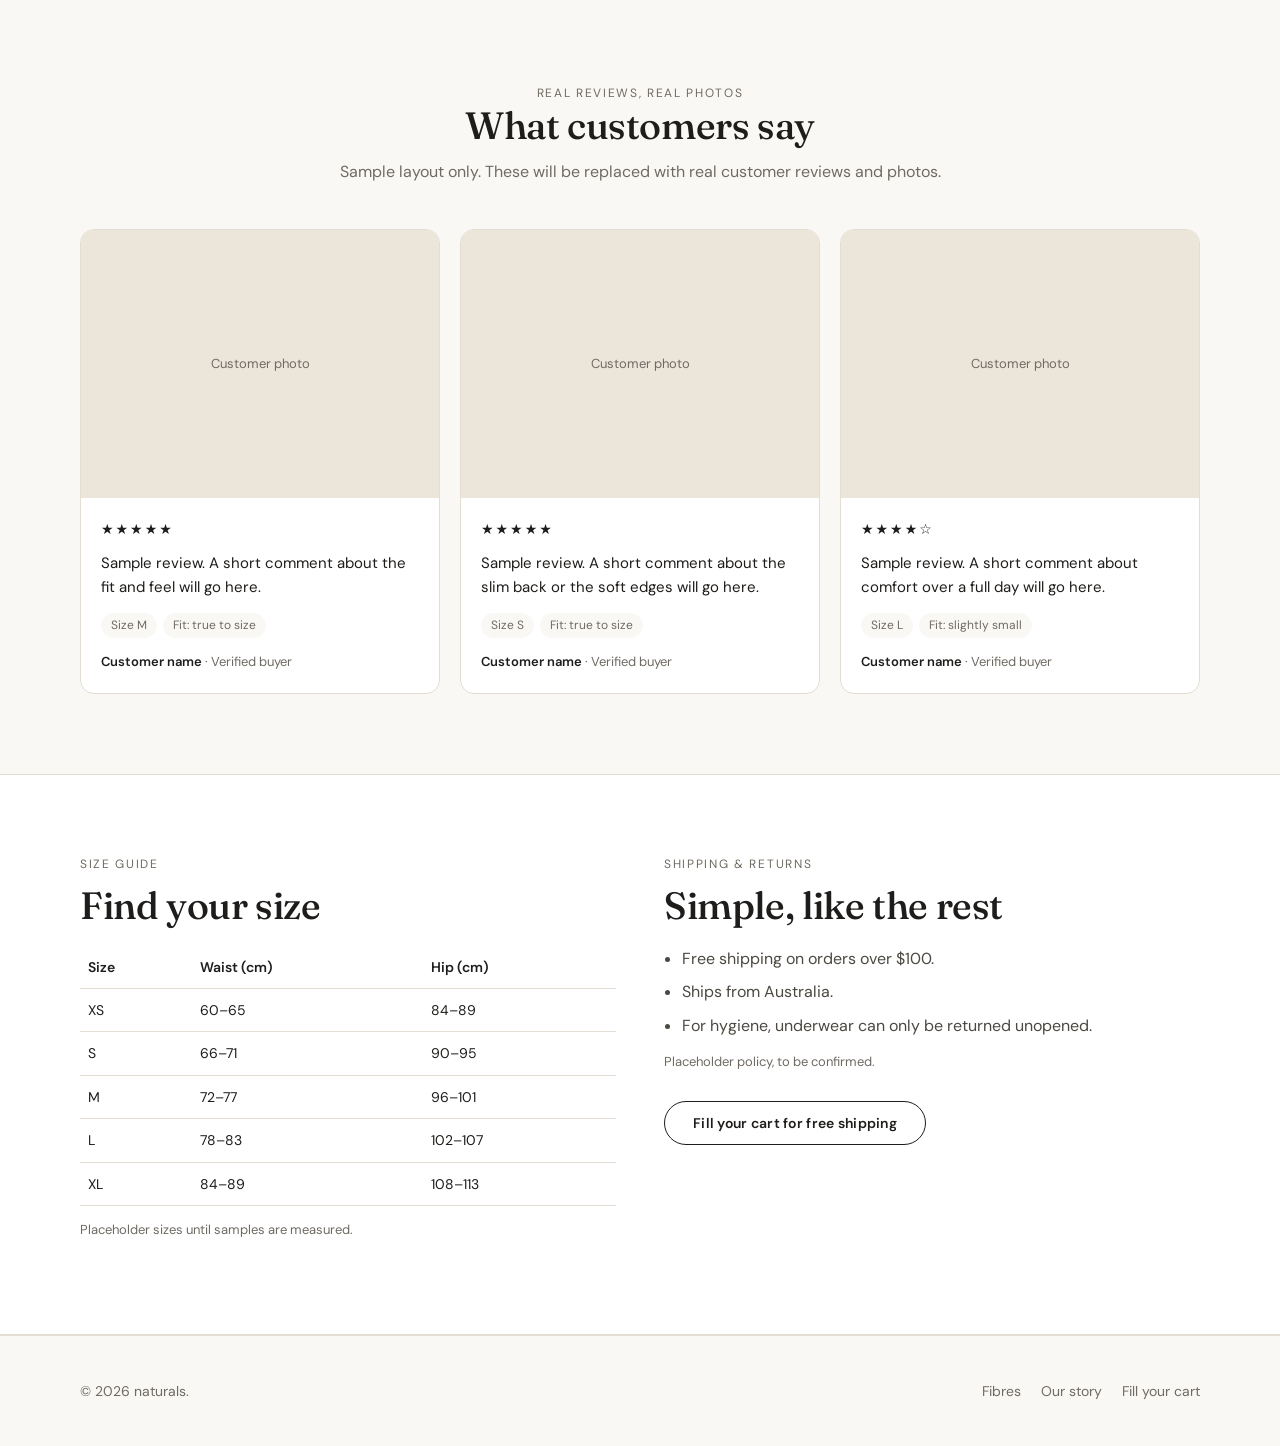
==== commit ffe8a080: "Add sample product images Co-Authored-By: Claude Opus 5.5 <noreply@anthropic.com> Claude-Session: ht" ====
--- a/index.html
+++ b/index.html
@@ -35,19 +35,14 @@
       <div class="product">
         <div class="gallery">
           <div class="gallery-main">
-            <!-- Placeholder drawing. Replace with a real photo: <img src="images/front.jpg" alt="..."> -->
-            <svg viewBox="0 0 300 260" aria-hidden="true">
-              <path d="M24 74 Q150 46 276 74" fill="none" stroke="#1f1d1b" stroke-width="7" stroke-linecap="round"/>
-              <path d="M96 66 Q150 56 204 66 Q186 150 160 214 Q150 228 140 214 Q114 150 96 66Z" fill="#1f1d1b"/>
-              <path d="M104 72 Q150 64 196 72" fill="none" stroke="#3a3733" stroke-width="2"/>
-            </svg>
-            <span class="placeholder-tag" data-gallery-label>Photo: Front</span>
+            <img id="gallery-img" src="images/gstring-front.jpg" alt="Naturals G-String Brief in black, front view" width="1200" height="1500">
+            <span class="placeholder-tag">Sample image</span>
           </div>
           <div class="thumbs" role="group" aria-label="Photos">
-            <button class="thumb" type="button" aria-pressed="true">Front</button>
-            <button class="thumb" type="button" aria-pressed="false">Slim back</button>
-            <button class="thumb" type="button" aria-pressed="false">Soft edge close-up</button>
-            <button class="thumb" type="button" aria-pressed="false">On body</button>
+            <button class="thumb" type="button" aria-pressed="true" data-src="images/gstring-front.jpg" data-alt="Front view"><img src="images/gstring-front.jpg" alt="" loading="lazy"><span class="sr-only">Front</span></button>
+            <button class="thumb" type="button" aria-pressed="false" data-src="images/gstring-back.jpg" data-alt="Slim back view"><img src="images/gstring-back.jpg" alt="" loading="lazy"><span class="sr-only">Slim back</span></button>
+            <button class="thumb" type="button" aria-pressed="false" data-src="images/gstring-edge.jpg" data-alt="Close-up of the soft flat elastic edge"><img src="images/gstring-edge.jpg" alt="" loading="lazy"><span class="sr-only">Soft edge close-up</span></button>
+            <button class="thumb" type="button" aria-pressed="false" data-src="images/gstring-5pack.jpg" data-alt="Five black g-strings laid out"><img src="images/gstring-5pack.jpg" alt="" loading="lazy"><span class="sr-only">5-pair pack</span></button>
           </div>
         </div>
 
@@ -172,7 +167,8 @@
     <section class="block tint" id="story">
       <div class="wrap story">
         <div class="story-img">
-          <span class="placeholder-tag">Photo placeholder</span>
+          <img src="images/story.jpg" alt="Folded black g-strings on a white tee with a gum leaf sprig" loading="lazy">
+          <span class="placeholder-tag">Sample image</span>
         </div>
         <div class="story-text">
           <p class="eyebrow">Why this shop exists</p>
--- a/css/style.css
+++ b/css/style.css
@@ -263,3 +263,11 @@
 footer .wrap { display: flex; justify-content: space-between; flex-wrap: wrap; gap: 16px; }
 footer a { text-decoration: none; margin-left: 20px; }
 footer a:first-child { margin-left: 0; }
+
+/* ---------- Product images ---------- */
+.gallery-main img, .story-img img, .card .img img, .thumb img {
+  width: 100%; height: 100%; object-fit: cover;
+}
+.story-img, .card .img { overflow: hidden; }
+.thumb { padding: 0; overflow: hidden; }
+.sr-only { position: absolute; width: 1px; height: 1px; overflow: hidden; clip: rect(0 0 0 0); white-space: nowrap; }
